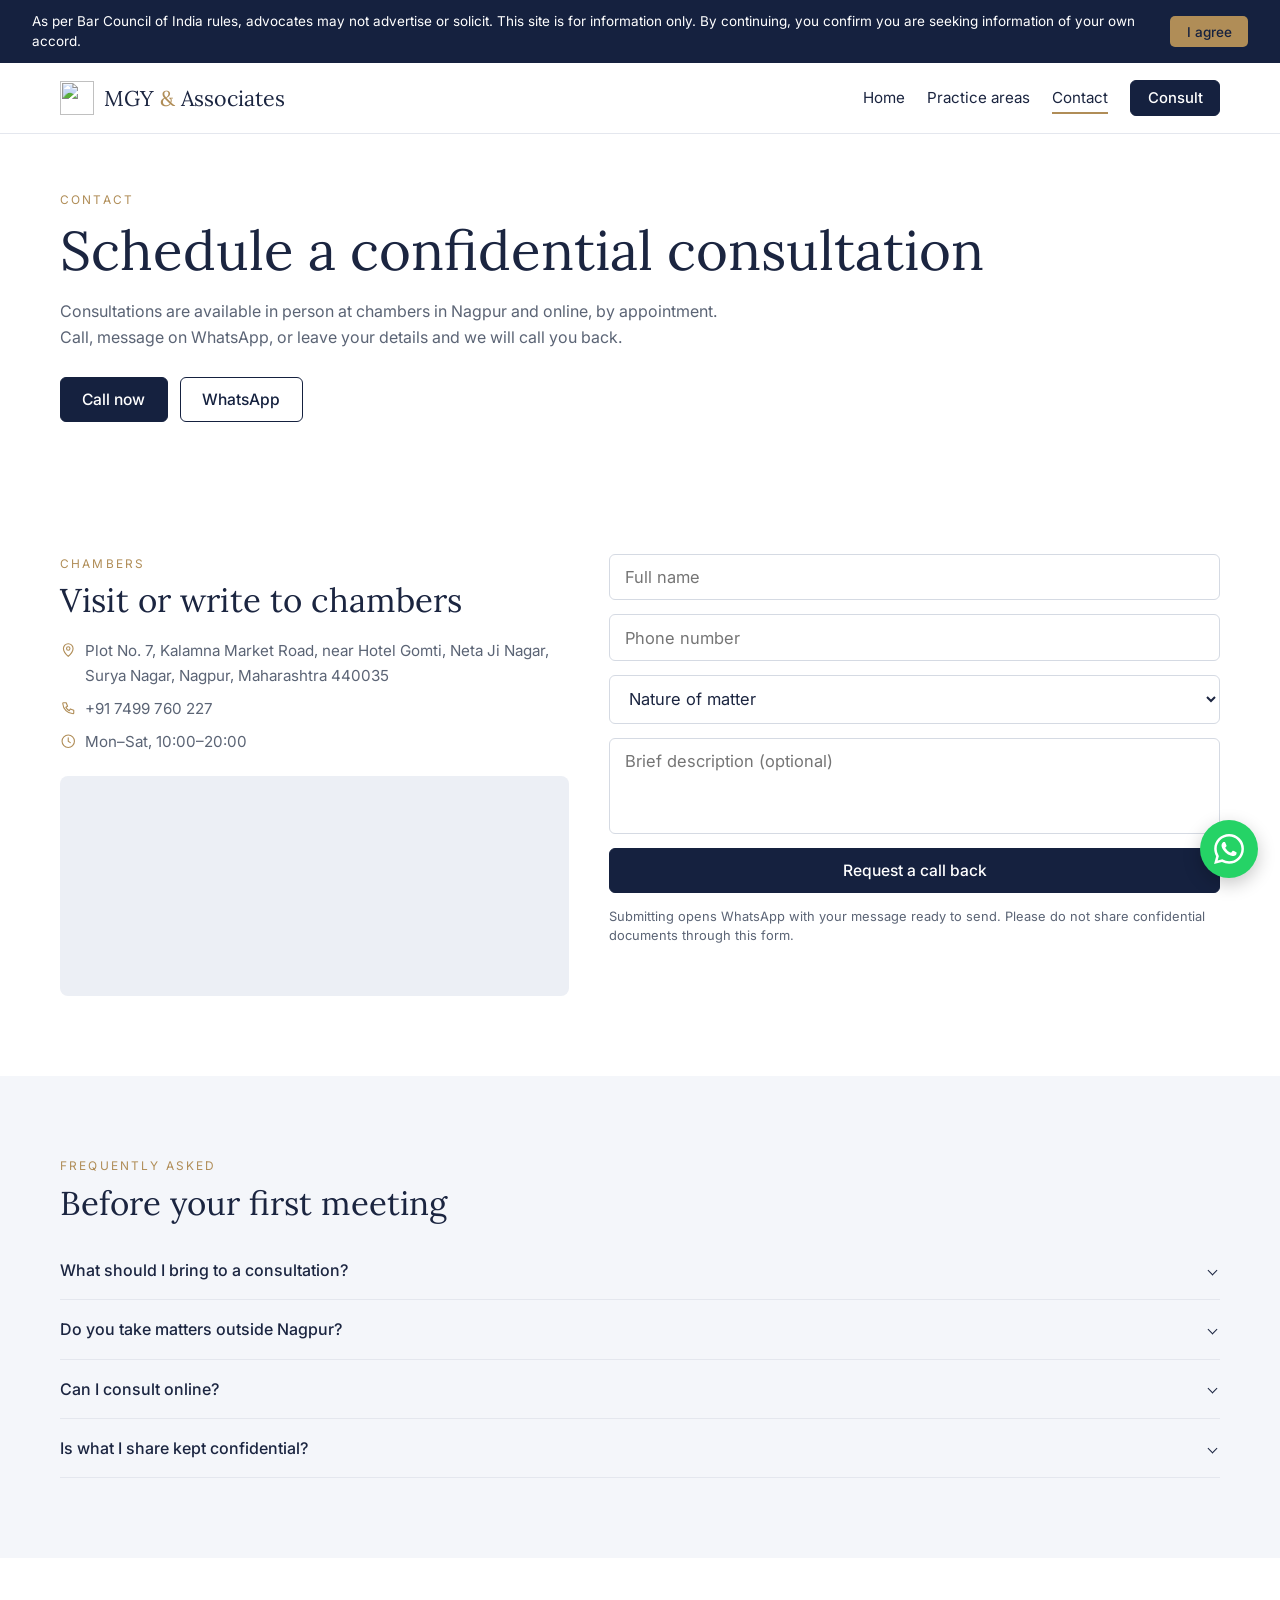
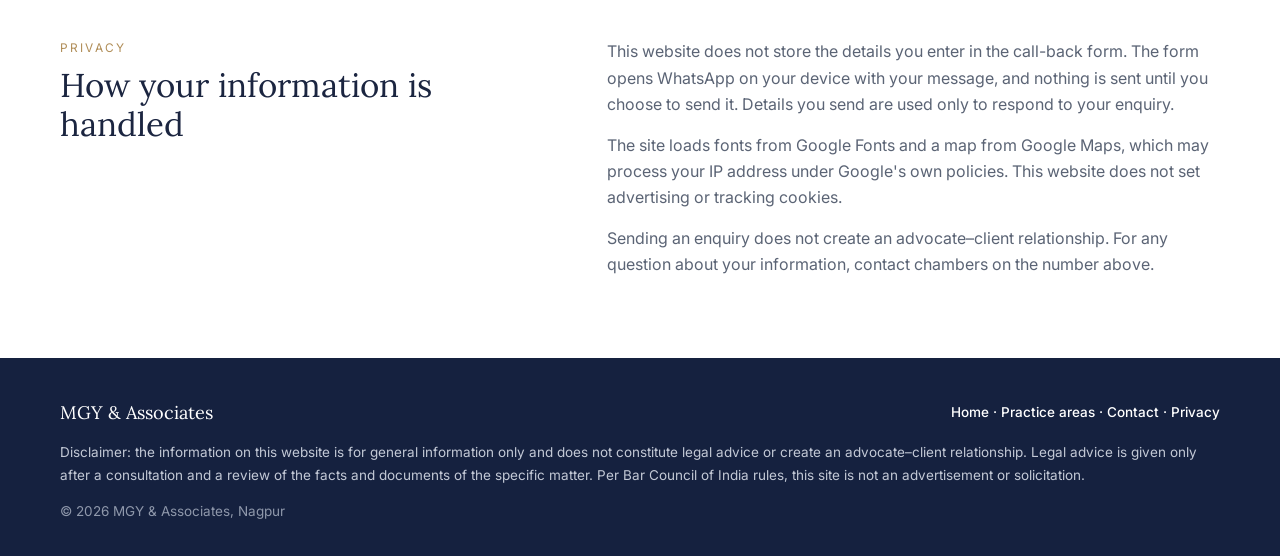
==== contact.html @ e3aad5ff "Add files via upload" ====
<!DOCTYPE html>
<html lang="en">
<head>
  <meta charset="UTF-8">
  <meta name="viewport" content="width=device-width, initial-scale=1">
  <title>Contact | MGY & Associates, Nagpur</title>
  <meta name="description" content="Contact MGY & Associates, Advocates and Legal Consultants, Surya Nagar, Nagpur. Request a call back or schedule a confidential consultation.">
  <link rel="icon" type="image/png" href="assets/mgy.png">
  <link rel="apple-touch-icon" href="assets/mgy.png">
  <link rel="preconnect" href="https://fonts.googleapis.com">
  <link rel="preconnect" href="https://fonts.gstatic.com" crossorigin>
  <link href="https://fonts.googleapis.com/css2?family=Inter:wght@400;500;600&family=Lora:wght@400;500&display=swap" rel="stylesheet">
  <link rel="stylesheet" href="styles.css">
</head>
<body>

  <div class="notice" id="notice" hidden>
    <p>As per Bar Council of India rules, advocates may not advertise or solicit. This site is for information only. By continuing, you confirm you are seeking information of your own accord.</p>
    <button type="button" id="noticeAgree">I agree</button>
  </div>

  <header class="site-header">
    <div class="container header-inner">
      <a class="brand" href="index.html">
        <img src="assets/mgy.png" alt="" width="34" height="34">
        <span>MGY <em>&amp;</em> Associates</span>
      </a>
      <button class="nav-toggle" id="navToggle" aria-label="Menu" aria-expanded="false"><span data-icon="menu"></span></button>
      <nav class="nav" id="nav">
        <a href="index.html">Home</a>
        <a href="practice-areas.html">Practice areas</a>
        <a href="contact.html" class="active">Contact</a>
        <a href="#consult" class="btn btn-primary btn-sm">Consult</a>
      </nav>
    </div>
  </header>

  <main>
    <section class="page-head">
      <div class="container">
        <p class="eyebrow">Contact</p>
        <h1>Schedule a confidential consultation</h1>
        <p class="lead">Consultations are available in person at chambers in Nagpur and online, by appointment. Call, message on WhatsApp, or leave your details and we will call you back.</p>
        <div class="hero-actions">
          <a href="tel:+917499760227" class="btn btn-primary">Call now</a>
          <a href="https://wa.me/917499760227" target="_blank" rel="noopener" class="btn btn-ghost">WhatsApp</a>
        </div>
      </div>
    </section>

    <section class="section" id="consult">
      <div class="container contact-grid">
        <div>
          <p class="eyebrow">Chambers</p>
          <h2>Visit or write to chambers</h2>
          <ul class="contact-list">
            <li><span data-icon="pin"></span>Plot No. 7, Kalamna Market Road, near Hotel Gomti, Neta Ji Nagar, Surya Nagar, Nagpur, Maharashtra 440035</li>
            <li><span data-icon="phone"></span><a href="tel:+917499760227">+91 7499 760 227</a></li>
            <!-- TODO: add once the official email is confirmed
            <li><span data-icon="mail"></span><a href="mailto:EMAIL_HERE">EMAIL_HERE</a></li> -->
            <li><span data-icon="clock"></span>Mon–Sat, 10:00–20:00</li>
          </ul>
          <div class="map">
            <iframe title="Office location on Google Maps" loading="lazy" referrerpolicy="no-referrer-when-downgrade"
              src="https://www.google.com/maps?q=Adv.+Mallika+Yaduka,+Plot+no+7,+Kalamna+Market+Rd,+Surya+Nagar,+Nagpur,+Maharashtra+440035&output=embed"></iframe>
          </div>
        </div>
        <form class="form" id="callback">
          <input type="text" name="name" placeholder="Full name" aria-label="Full name" required>
          <input type="tel" name="phone" placeholder="Phone number" aria-label="Phone number" required>
          <select name="matter" aria-label="Nature of matter" required>
            <option value="">Nature of matter</option>
            <option>Civil / commercial litigation</option>
            <option>Corporate / business advisory</option>
            <option>Arbitration / dispute resolution</option>
            <option>Family / matrimonial</option>
            <option>Intellectual property</option>
            <option>Property</option>
            <option>Criminal</option>
            <option>Consumer dispute</option>
            <option>Employment / labour</option>
            <option>Other</option>
          </select>
          <textarea name="details" rows="3" placeholder="Brief description (optional)" aria-label="Brief description"></textarea>
          <button type="submit" class="btn btn-primary btn-block">Request a call back</button>
          <p class="form-note">Submitting opens WhatsApp with your message ready to send. Please do not share confidential documents through this form.</p>
        </form>
      </div>
    </section>

    <section class="section soft">
      <div class="container">
        <p class="eyebrow">Frequently asked</p>
        <h2>Before your first meeting</h2>
        <div class="faq">
          <details>
            <summary>What should I bring to a consultation?</summary>
            <p>Bring any documents connected to your matter, such as agreements, notices, court papers, correspondence and identity documents, along with a short timeline of events. This helps us assess where you stand from the first meeting.</p>
          </details>
          <details>
            <summary>Do you take matters outside Nagpur?</summary>
            <p>Yes. The practice is based in Nagpur, and matters in other cities and forums are taken up depending on the jurisdiction and the nature of the proceedings.</p>
          </details>
          <details>
            <summary>Can I consult online?</summary>
            <p>Yes. Online consultations are available by appointment, depending on what the matter requires.</p>
          </details>
          <details>
            <summary>Is what I share kept confidential?</summary>
            <p>Yes. Client information is handled with professional confidentiality and communication is kept to appropriate professional channels.</p>
          </details>
        </div>
      </div>
    </section>

    <section class="section" id="privacy">
      <div class="container split">
        <div>
          <p class="eyebrow">Privacy</p>
          <h2>How your information is handled</h2>
        </div>
        <div class="prose">
          <p>This website does not store the details you enter in the call-back form. The form opens WhatsApp on your device with your message, and nothing is sent until you choose to send it. Details you send are used only to respond to your enquiry.</p>
          <p>The site loads fonts from Google Fonts and a map from Google Maps, which may process your IP address under Google's own policies. This website does not set advertising or tracking cookies.</p>
          <p>Sending an enquiry does not create an advocate–client relationship. For any question about your information, contact chambers on the number above.</p>
        </div>
      </div>
    </section>
  </main>

  <footer class="site-footer">
    <div class="container">
      <div class="footer-top">
        <span class="footer-brand">MGY &amp; Associates</span>
        <nav><a href="index.html">Home</a> · <a href="practice-areas.html">Practice areas</a> · <a href="contact.html">Contact</a> · <a href="#privacy">Privacy</a></nav>
      </div>
      <p>Disclaimer: the information on this website is for general information only and does not constitute legal advice or create an advocate–client relationship. Legal advice is given only after a consultation and a review of the facts and documents of the specific matter. Per Bar Council of India rules, this site is not an advertisement or solicitation.</p>
      <p class="copy">© <span id="year">2026</span> MGY &amp; Associates, Nagpur</p>
    </div>
  </footer>

  <script src="script.js"></script>
</body>
</html>
---- styles.css ----
:root {
  --navy: #15213f;
  --gold: #b08d57;
  --ink: #1b2540;
  --muted: #5b6475;
  --soft: #f4f6fa;
  --line: #e4e7ee;
  --serif: "Lora", Georgia, serif;
  --sans: "Inter", system-ui, -apple-system, "Segoe UI", sans-serif;
}

*, *::before, *::after { box-sizing: border-box; }
html { scroll-behavior: smooth; }
body {
  margin: 0;
  font-family: var(--sans);
  font-size: 16px;
  line-height: 1.65;
  color: var(--muted);
  background: #fff;
  -webkit-font-smoothing: antialiased;
}
[hidden] { display: none !important; }
img { max-width: 100%; display: block; }
a { color: inherit; text-decoration: none; }
h1, h2, h3, p { margin: 0; }
h1, h2 { font-family: var(--serif); font-weight: 400; color: var(--ink); line-height: 1.18; }
h1 { font-size: clamp(2.1rem, 4.4vw, 3rem); }
h2 { font-size: clamp(1.6rem, 2.8vw, 2rem); }
h3 { font-size: 1rem; font-weight: 600; color: var(--ink); line-height: 1.35; }

.container { max-width: 1120px; margin: 0 auto; padding: 0 32px; }
.section { padding: 68px 0; }
.soft { background: var(--soft); }

.eyebrow {
  font-size: .72rem;
  letter-spacing: .18em;
  text-transform: uppercase;
  color: var(--gold);
  margin-bottom: 8px;
}
.lead { margin-top: 16px; max-width: 34rem; }

[data-icon] { display: inline-flex; line-height: 0; }

/* Buttons */
.btn {
  display: inline-flex; align-items: center; justify-content: center;
  padding: .72rem 1.3rem;
  border: 1px solid var(--navy); border-radius: 6px;
  font: 500 .95rem var(--sans);
  cursor: pointer;
  transition: background .2s, color .2s, border-color .2s;
}
.btn-primary { background: var(--navy); color: #fff; }
.btn-primary:hover { background: #0e1730; }
.btn-ghost { background: #fff; color: var(--navy); }
.btn-ghost:hover { background: var(--soft); }
.btn-gold { background: var(--gold); border-color: var(--gold); color: var(--navy); }
.btn-gold:hover { background: #c29d65; }
.btn-sm { padding: .5rem 1rem; font-size: .9rem; }
.btn-block { width: 100%; }

/* Bar Council notice */
.notice {
  background: var(--navy); color: #fff;
  display: flex; align-items: center; justify-content: space-between; gap: 20px;
  padding: 12px 32px;
  font-size: .82rem; line-height: 1.45;
}
.notice button {
  flex: none;
  background: var(--gold); color: var(--navy);
  border: 0; border-radius: 5px; padding: .45rem 1rem;
  font: 500 .82rem var(--sans); cursor: pointer;
}

/* Header */
.site-header { border-bottom: 1px solid var(--line); background: #fff; position: sticky; top: 0; z-index: 20; }
.header-inner { display: flex; align-items: center; justify-content: space-between; min-height: 70px; }
.brand { display: flex; align-items: center; gap: 10px; font-family: var(--serif); font-size: 1.3rem; color: var(--ink); }
.brand em { font-style: normal; color: var(--gold); }
.brand img { width: 34px; height: 34px; object-fit: contain; }
.nav { display: flex; align-items: center; gap: 22px; font-size: .92rem; color: var(--ink); }
.nav a:not(.btn) { padding: 2px 0; border-bottom: 2px solid transparent; }
.nav a:not(.btn):hover, .nav a.active { border-bottom-color: var(--gold); }
.nav .btn { color: #fff; }
.nav-toggle { display: none; background: none; border: 0; font-size: 1.6rem; color: var(--ink); cursor: pointer; padding: 6px; }

/* Hero */
.hero { padding: 60px 0 72px; }
.hero-grid { display: grid; grid-template-columns: 1.15fr 1fr; gap: 48px; align-items: center; }
.hero-actions { display: flex; flex-wrap: wrap; gap: 12px; margin-top: 26px; }
.portrait {
  position: relative;
  aspect-ratio: 4 / 3;
  background: #eceff5;
  border-radius: 8px;
}
.portrait-placeholder {
  position: absolute; inset: 0;
  display: flex; align-items: center; justify-content: center; gap: 8px;
  font-size: .85rem; text-align: center; padding: 16px;
}
.portrait img { position: absolute; inset: 0; width: 100%; height: 100%; object-fit: cover; object-position: top; border-radius: 8px; }
.badge {
  position: absolute; left: -16px; bottom: -16px;
  background: var(--gold); color: var(--navy);
  font-size: .82rem; padding: .6rem .95rem; border-radius: 6px;
}

/* Strip */
.strip { background: var(--soft); padding: 22px 0; }
.strip-grid { display: grid; grid-template-columns: repeat(4, 1fr); gap: 16px; text-align: center; font-size: .85rem; }
.strip-grid div { display: flex; flex-direction: column; align-items: center; gap: 4px; }
.strip-grid [data-icon] { font-size: 1.35rem; color: var(--gold); }

/* Two-column text */
.split { display: grid; grid-template-columns: 1fr 1.25fr; gap: 56px; }
.prose p + p { margin-top: 14px; }
.pull { font-family: var(--serif); font-size: 1.15rem; color: var(--ink); border-left: 2px solid var(--gold); padding-left: 16px; margin-top: 22px !important; }

/* Cards */
.cards { display: grid; grid-template-columns: repeat(3, 1fr); gap: 16px; margin-top: 28px; }
.card {
  background: #fff;
  border: 1px solid var(--line); border-top: 3px solid var(--gold);
  padding: 22px 20px 24px;
  font-size: .88rem; line-height: 1.55;
  scroll-margin-top: 100px;
  transition: box-shadow .2s, transform .2s;
}
a.card:hover { box-shadow: 0 8px 24px rgba(21, 33, 63, .08); transform: translateY(-2px); }
.card-icon { font-size: 1.5rem; color: var(--ink); margin-bottom: 12px; }
.card h3 { margin-bottom: 4px; }
.more { margin-top: 22px; font-size: .92rem; font-weight: 500; color: var(--navy); }
.more a:hover { color: var(--gold); }

/* Steps */
.steps { display: grid; grid-template-columns: repeat(4, 1fr); gap: 28px 32px; margin-top: 26px; font-size: .88rem; line-height: 1.55; }
.num { display: block; font-family: var(--serif); font-size: 2rem; color: var(--gold); line-height: 1.2; }
.steps h3 { font-size: .95rem; margin: 4px 0 2px; }

/* FAQ */
.faq { margin-top: 18px; }
.faq details { border-bottom: 1px solid var(--line); }
.faq summary {
  list-style: none; cursor: pointer;
  display: flex; justify-content: space-between; align-items: center; gap: 16px;
  padding: 16px 0;
  font-weight: 500; color: var(--ink);
}
.faq summary::-webkit-details-marker { display: none; }
.faq summary::after {
  content: ""; flex: none;
  width: 7px; height: 7px; margin-right: 4px;
  border-right: 1.5px solid var(--ink); border-bottom: 1.5px solid var(--ink);
  transform: rotate(45deg); transition: transform .2s;
}
.faq details[open] summary::after { transform: rotate(-135deg); }
.faq details p { padding: 0 0 18px; max-width: 46rem; font-size: .94rem; }

/* Contact */
#consult { scroll-margin-top: 80px; }
.contact-grid { display: grid; grid-template-columns: 1fr 1.2fr; gap: 40px; }
.contact-list { list-style: none; padding: 0; margin: 18px 0 22px; font-size: .92rem; }
.contact-list li { display: flex; gap: 8px; align-items: flex-start; margin-bottom: 8px; }
.contact-list [data-icon] { color: var(--gold); font-size: 1rem; margin-top: 4px; flex: none; }
.contact-list a:hover { color: var(--navy); text-decoration: underline; }
.map { background: #eceff5; border-radius: 8px; overflow: hidden; height: 220px; }
.map iframe { width: 100%; height: 100%; border: 0; display: block; }

.form { display: flex; flex-direction: column; gap: 14px; }
.form input, .form select, .form textarea {
  width: 100%;
  padding: .75rem .9rem;
  border: 1px solid #d5dae3; border-radius: 6px;
  font: 400 1rem var(--sans); color: var(--ink); background: #fff;
}
.form textarea { resize: vertical; min-height: 96px; }
.form input:focus, .form select:focus, .form textarea:focus { outline: 2px solid var(--gold); outline-offset: 1px; border-color: var(--gold); }
.form-note { font-size: .78rem; line-height: 1.5; }

/* Inner page header */
.page-head { padding: 56px 0 52px; }
.page-head .lead { max-width: 42rem; }

/* CTA band */
.cta-band { background: var(--navy); padding: 56px 0; }
.cta-inner { display: flex; align-items: center; justify-content: space-between; gap: 32px; flex-wrap: wrap; }
.cta-band h2 { color: #fff; max-width: 36rem; font-size: clamp(1.4rem, 2.4vw, 1.75rem); }

/* Footer */
.site-footer { background: var(--navy); color: #c3c9d6; padding: 40px 0 34px; font-size: .82rem; }
.footer-top { display: flex; justify-content: space-between; align-items: center; flex-wrap: wrap; gap: 12px; margin-bottom: 14px; }
.footer-brand { font-family: var(--serif); font-size: 1.1rem; color: #fff; }
.site-footer nav { color: #fff; font-weight: 500; }
.site-footer nav a:hover { color: var(--gold); }
.copy { margin-top: 14px; color: #8f98ab; }

/* Responsive */
@media (max-width: 900px) {
  .hero-grid, .split, .contact-grid { grid-template-columns: 1fr; gap: 36px; }
  .cards { grid-template-columns: repeat(2, 1fr); }
  .steps { grid-template-columns: repeat(2, 1fr); }
  .badge { left: 12px; bottom: -14px; }
}
@media (max-width: 720px) {
  .container { padding: 0 20px; }
  .section { padding: 52px 0; }
  .notice { padding: 12px 20px; flex-direction: column; align-items: flex-start; gap: 10px; }
  .nav-toggle { display: inline-flex; }
  .nav {
    display: none;
    position: absolute; top: 100%; left: 0; right: 0;
    flex-direction: column; align-items: flex-start; gap: 16px;
    background: #fff; border-bottom: 1px solid var(--line);
    padding: 18px 20px 22px;
  }
  .nav.open { display: flex; }
  .strip-grid { grid-template-columns: repeat(2, 1fr); gap: 20px; }
}
@media (max-width: 540px) {
  .cards { grid-template-columns: 1fr; }
  .brand { font-size: 1.15rem; }
}
@media (min-width: 900px) {
  html { font-size: 16.5px; }                          /* was 17px */
  .container { max-width: 1240px; padding: 0 40px; }   /* was 1320px */
  .section { padding: 80px 0; }                        /* was 92px */
  h1 { font-size: clamp(2.3rem, 4.4vw, 3.3rem); }      /* was up to 3.6rem */
  .hero { padding: 72px 0 88px; }                      /* was 84px 0 100px */
  /* leave the rest of the block as it is */
}

@media (min-width: 1440px) {
  html { font-size: 17px; }                            /* was 18px */
}
/* ---------- Floating WhatsApp button ---------- */
.wa-float {
  position: fixed; right: 22px; bottom: 22px; z-index: 30;
  width: 58px; height: 58px; border-radius: 50%;
  display: flex; align-items: center; justify-content: center;
  background: #25d366; color: #fff;
  box-shadow: 0 6px 18px rgba(0, 0, 0, .22);
  transition: transform .2s, box-shadow .2s;
}
.wa-float:hover { transform: scale(1.07); box-shadow: 0 8px 22px rgba(0, 0, 0, .28); }

@media (max-width: 720px) {
  .wa-float { right: 16px; bottom: 16px; width: 52px; height: 52px; }
}
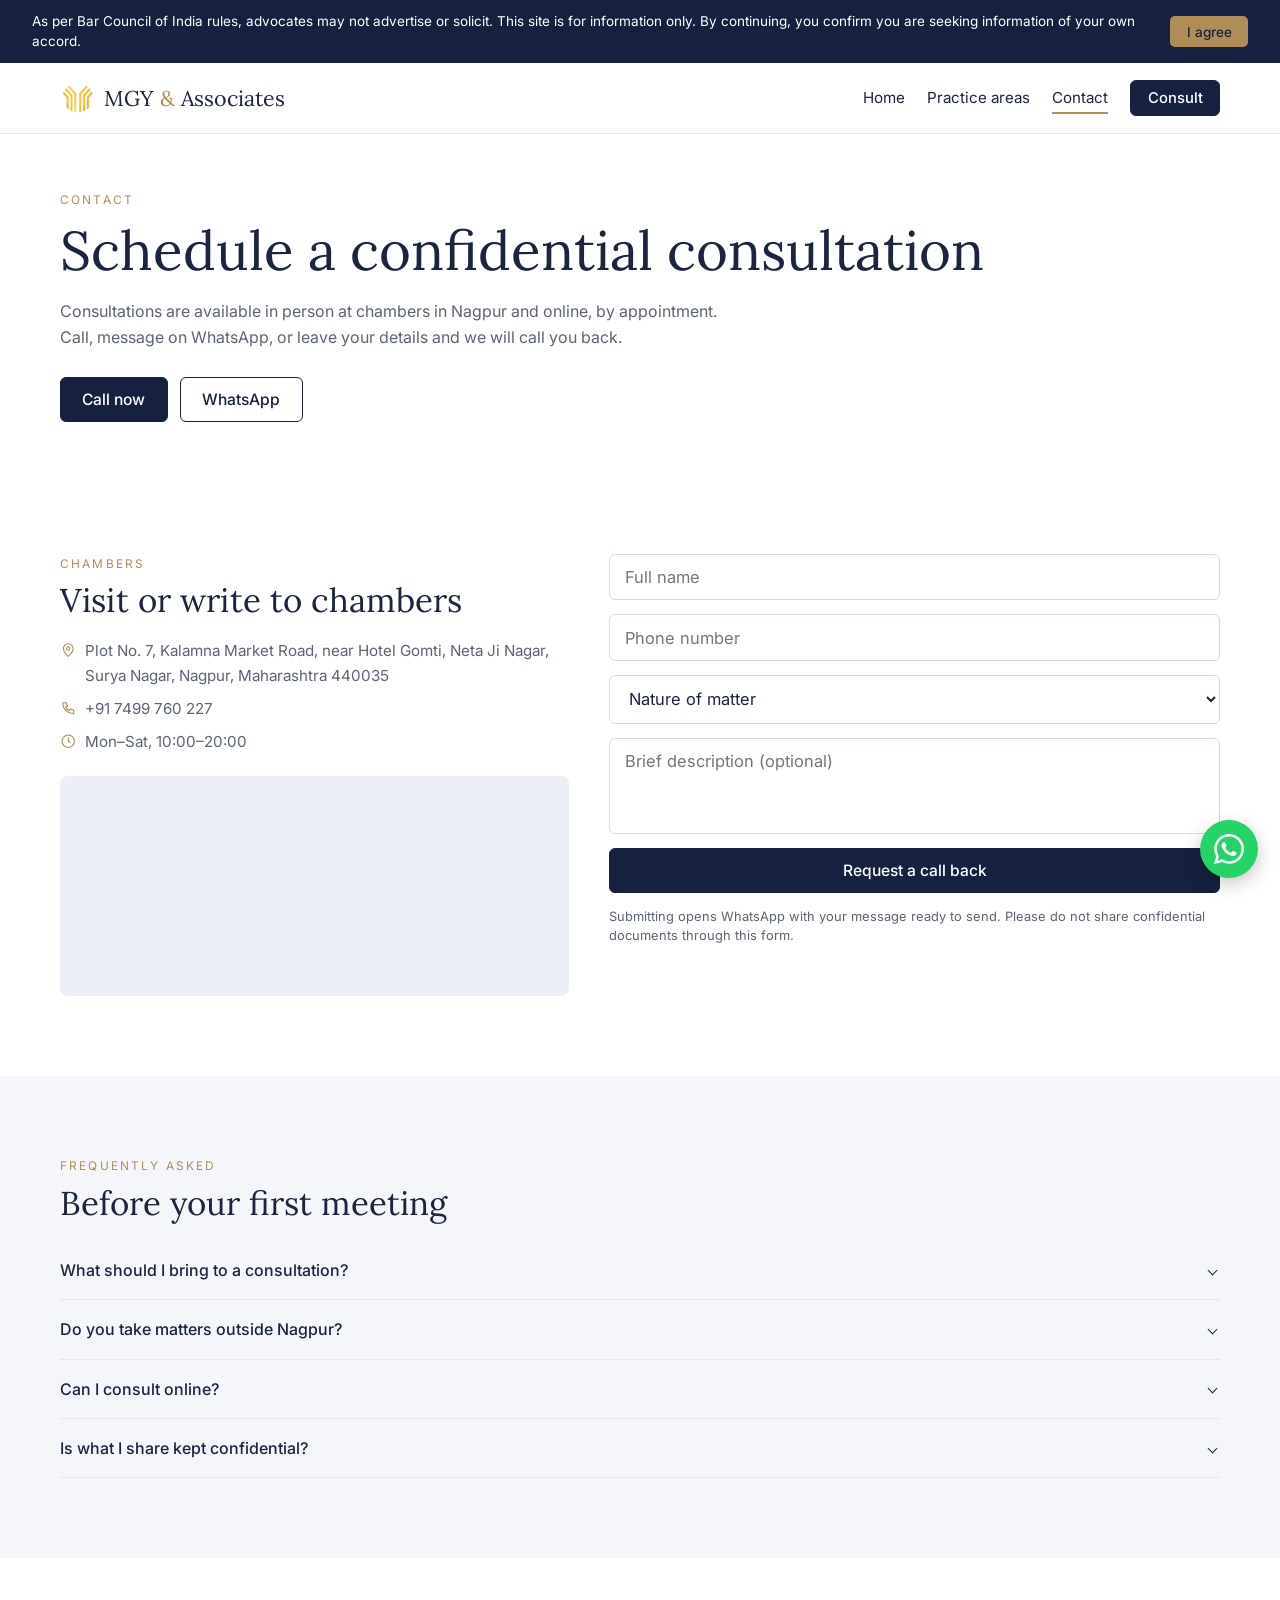
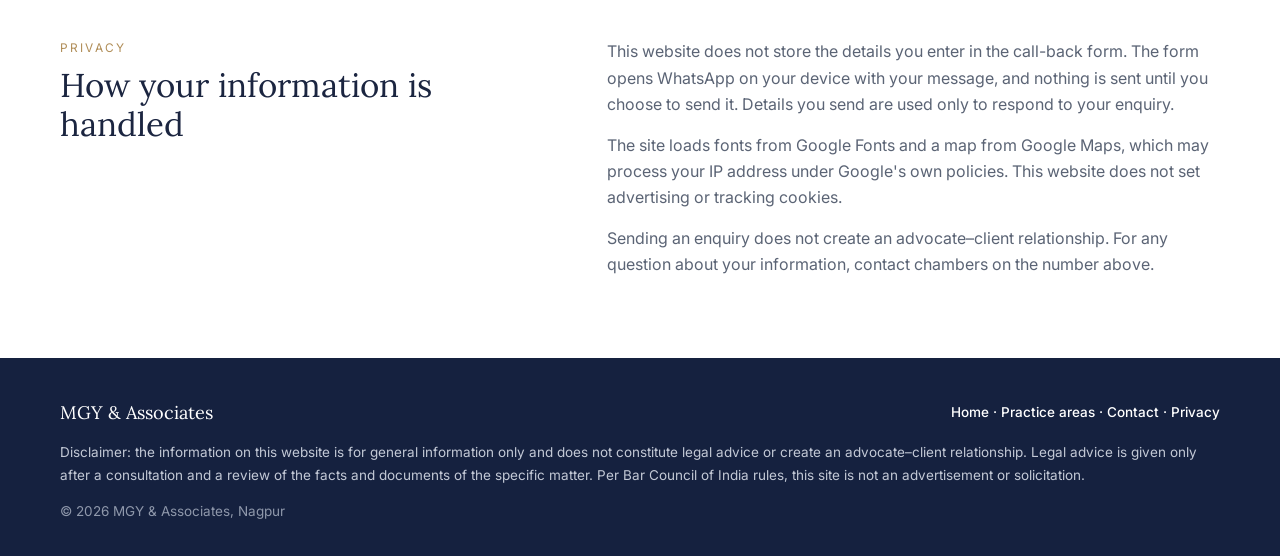
==== commit b9ad6d21: "Update contact.html" ====
--- a/contact.html
+++ b/contact.html
@@ -5,8 +5,8 @@
   <meta name="viewport" content="width=device-width, initial-scale=1">
   <title>Contact | MGY & Associates, Nagpur</title>
   <meta name="description" content="Contact MGY & Associates, Advocates and Legal Consultants, Surya Nagar, Nagpur. Request a call back or schedule a confidential consultation.">
-  <link rel="icon" type="image/png" href="assets/mgy.png">
-  <link rel="apple-touch-icon" href="assets/mgy.png">
+  <link rel="icon" type="image/png" href="mgy.png">
+  <link rel="apple-touch-icon" href="mgy.png">
   <link rel="preconnect" href="https://fonts.googleapis.com">
   <link rel="preconnect" href="https://fonts.gstatic.com" crossorigin>
   <link href="https://fonts.googleapis.com/css2?family=Inter:wght@400;500;600&family=Lora:wght@400;500&display=swap" rel="stylesheet">
@@ -22,7 +22,7 @@
   <header class="site-header">
     <div class="container header-inner">
       <a class="brand" href="index.html">
-        <img src="assets/mgy.png" alt="" width="34" height="34">
+        <img src="mgy.png" alt="" width="34" height="34">
         <span>MGY <em>&amp;</em> Associates</span>
       </a>
       <button class="nav-toggle" id="navToggle" aria-label="Menu" aria-expanded="false"><span data-icon="menu"></span></button>
@@ -141,4 +141,4 @@
 
   <script src="script.js"></script>
 </body>
-</html>+</html>
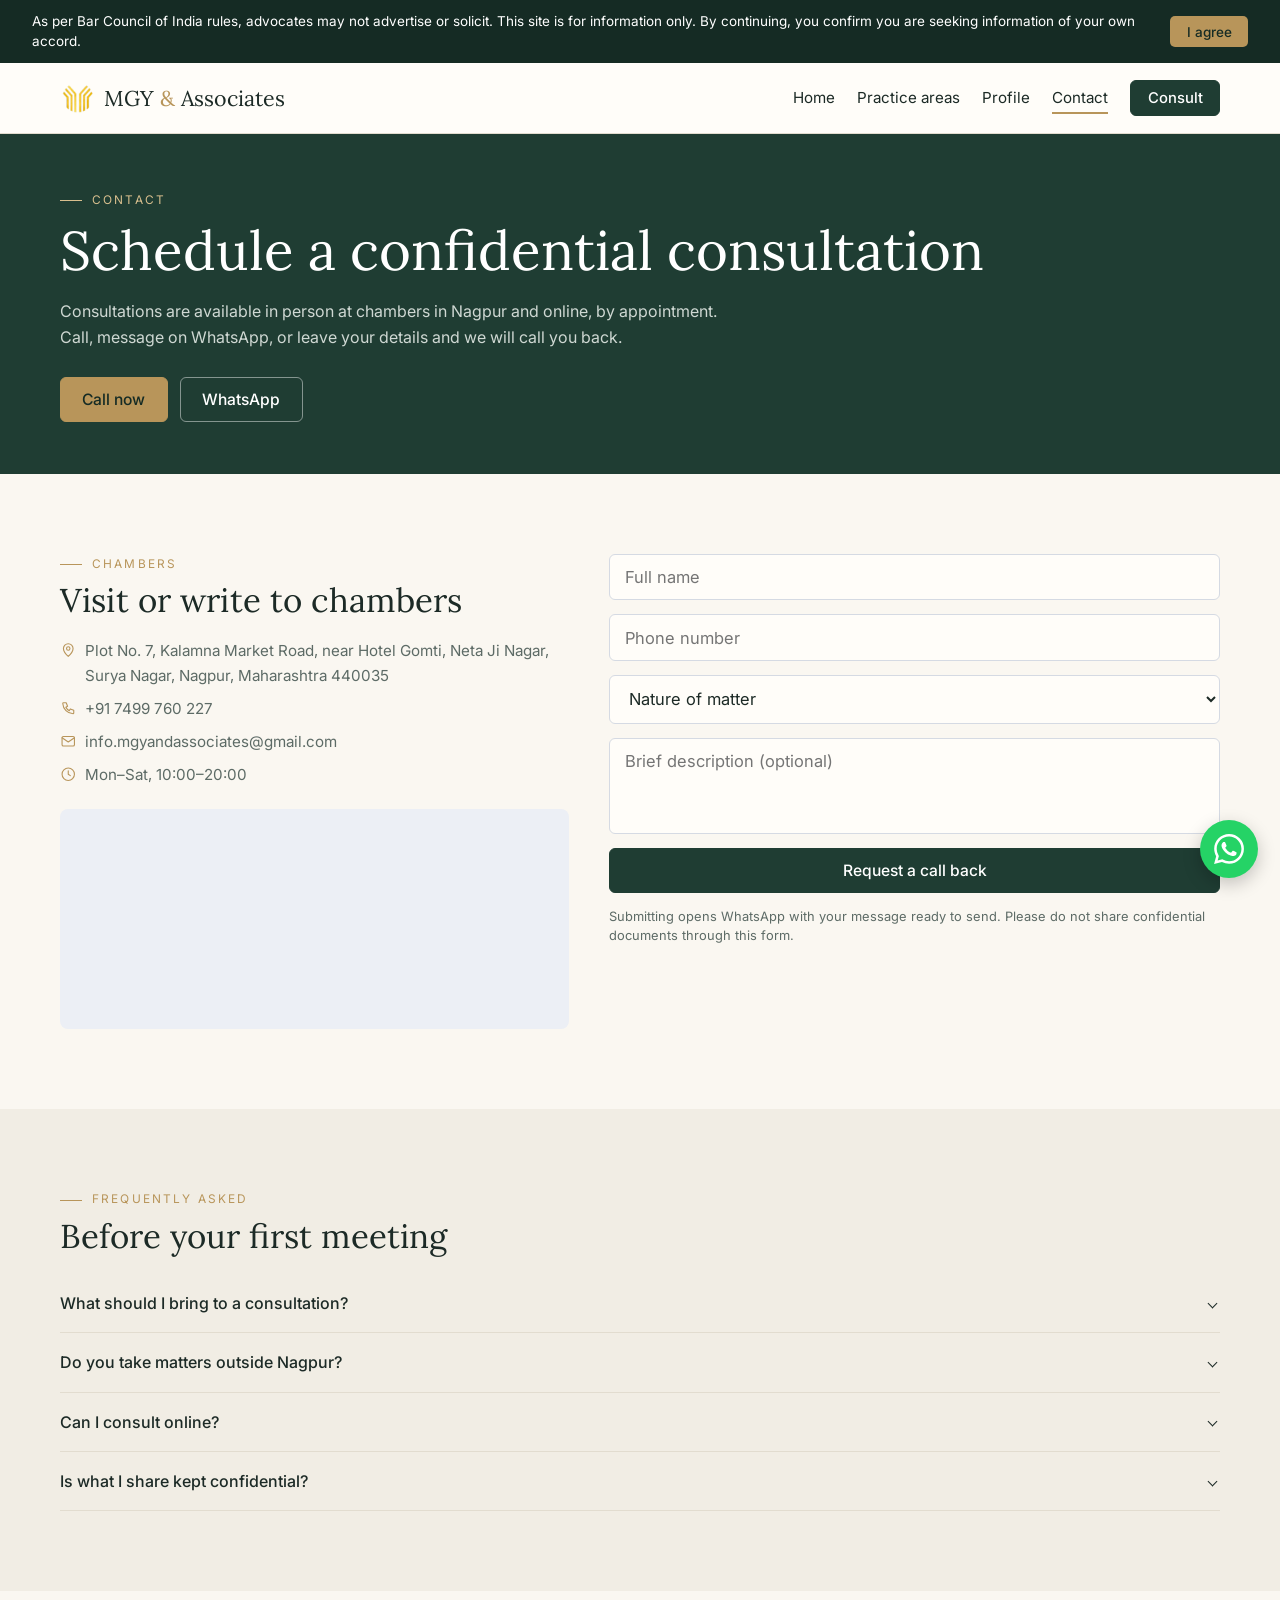
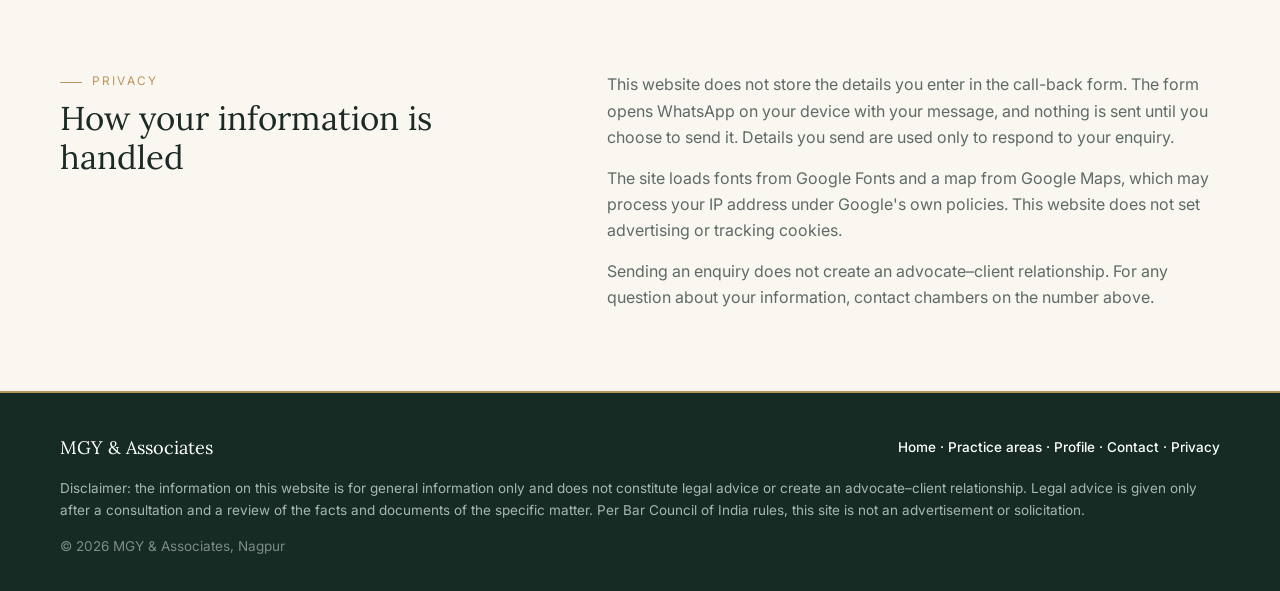
==== commit a9341b3d: "Update contact.html" ====
--- a/contact.html
+++ b/contact.html
@@ -14,131 +14,133 @@
 </head>
 <body>
 
-  <div class="notice" id="notice" hidden>
-    <p>As per Bar Council of India rules, advocates may not advertise or solicit. This site is for information only. By continuing, you confirm you are seeking information of your own accord.</p>
-    <button type="button" id="noticeAgree">I agree</button>
+<div class="notice" id="notice" hidden>
+  <p>As per Bar Council of India rules, advocates may not advertise or solicit. This site is for information only. By continuing, you confirm you are seeking information of your own accord.</p>
+  <button type="button" id="noticeAgree">I agree</button>
+</div>
+
+<header class="site-header">
+  <div class="container header-inner">
+    <a class="brand" href="/">
+      <img src="mgy.png" alt="" width="34" height="34">
+      <span>MGY <em>&amp;</em> Associates</span>
+    </a>
+    <button class="nav-toggle" id="navToggle" aria-label="Menu" aria-expanded="false"><span data-icon="menu"></span></button>
+    <nav class="nav" id="nav">
+      <a href="/">Home</a>
+      <a href="/practice-areas">Practice areas</a>
+      <a href="/#matters">Profile</a>
+      <a href="/contact" class="active">Contact</a>
+      <a href="#consult" class="btn btn-primary btn-sm">Consult</a>
+    </nav>
   </div>
+</header>
 
-  <header class="site-header">
-    <div class="container header-inner">
-      <a class="brand" href="index.html">
-        <img src="mgy.png" alt="" width="34" height="34">
-        <span>MGY <em>&amp;</em> Associates</span>
-      </a>
-      <button class="nav-toggle" id="navToggle" aria-label="Menu" aria-expanded="false"><span data-icon="menu"></span></button>
-      <nav class="nav" id="nav">
-        <a href="index.html">Home</a>
-        <a href="practice-areas.html">Practice areas</a>
-        <a href="contact.html" class="active">Contact</a>
-        <a href="#consult" class="btn btn-primary btn-sm">Consult</a>
-      </nav>
+<main>
+
+  <section class="page-head">
+    <div class="container">
+      <p class="eyebrow">Contact</p>
+      <h1>Schedule a confidential consultation</h1>
+      <p class="lead">Consultations are available in person at chambers in Nagpur and online, by appointment. Call, message on WhatsApp, or leave your details and we will call you back.</p>
+      <div class="hero-actions">
+        <a href="tel:+917499760227" class="btn btn-primary">Call now</a>
+        <a href="https://wa.me/917499760227" target="_blank" rel="noopener" class="btn btn-ghost">WhatsApp</a>
+      </div>
     </div>
-  </header>
+  </section>
 
-  <main>
-    <section class="page-head">
-      <div class="container">
-        <p class="eyebrow">Contact</p>
-        <h1>Schedule a confidential consultation</h1>
-        <p class="lead">Consultations are available in person at chambers in Nagpur and online, by appointment. Call, message on WhatsApp, or leave your details and we will call you back.</p>
-        <div class="hero-actions">
-          <a href="tel:+917499760227" class="btn btn-primary">Call now</a>
-          <a href="https://wa.me/917499760227" target="_blank" rel="noopener" class="btn btn-ghost">WhatsApp</a>
+  <section class="section" id="consult">
+    <div class="container contact-grid">
+      <div>
+        <p class="eyebrow">Chambers</p>
+        <h2>Visit or write to chambers</h2>
+        <ul class="contact-list">
+          <li><span data-icon="pin"></span>Plot No. 7, Kalamna Market Road, near Hotel Gomti, Neta Ji Nagar, Surya Nagar, Nagpur, Maharashtra 440035</li>
+          <li><span data-icon="phone"></span><a href="tel:+917499760227">+91 7499 760 227</a></li>
+          <li><span data-icon="mail"></span><a href="mailto:info.mgyandassociates@gmail.com">info.mgyandassociates@gmail.com</a></li>
+          <li><span data-icon="clock"></span>Mon–Sat, 10:00–20:00</li>
+        </ul>
+        <div class="map">
+          <iframe title="Office location on Google Maps" loading="lazy" referrerpolicy="no-referrer-when-downgrade"
+            src="https://www.google.com/maps?q=Adv.+Mallika+Yaduka,+Plot+no+7,+Kalamna+Market+Rd,+Surya+Nagar,+Nagpur,+Maharashtra+440035&output=embed"></iframe>
         </div>
       </div>
-    </section>
+      <form class="form" id="callback">
+        <input type="text" name="name" placeholder="Full name" aria-label="Full name" required>
+        <input type="tel" name="phone" placeholder="Phone number" aria-label="Phone number" required>
+        <select name="matter" aria-label="Nature of matter" required>
+          <option value="">Nature of matter</option>
+          <option>Civil / commercial litigation</option>
+          <option>Corporate / business advisory</option>
+          <option>Arbitration / dispute resolution</option>
+          <option>Family / matrimonial</option>
+          <option>Intellectual property</option>
+          <option>Property</option>
+          <option>Criminal</option>
+          <option>Consumer dispute</option>
+          <option>Employment / labour</option>
+          <option>Other</option>
+        </select>
+        <textarea name="details" rows="3" placeholder="Brief description (optional)" aria-label="Brief description"></textarea>
+        <button type="submit" class="btn btn-primary btn-block">Request a call back</button>
+        <p class="form-note">Submitting opens WhatsApp with your message ready to send. Please do not share confidential documents through this form.</p>
+      </form>
+    </div>
+  </section>
 
-    <section class="section" id="consult">
-      <div class="container contact-grid">
-        <div>
-          <p class="eyebrow">Chambers</p>
-          <h2>Visit or write to chambers</h2>
-          <ul class="contact-list">
-            <li><span data-icon="pin"></span>Plot No. 7, Kalamna Market Road, near Hotel Gomti, Neta Ji Nagar, Surya Nagar, Nagpur, Maharashtra 440035</li>
-            <li><span data-icon="phone"></span><a href="tel:+917499760227">+91 7499 760 227</a></li>
-            <!-- TODO: add once the official email is confirmed
-            <li><span data-icon="mail"></span><a href="mailto:EMAIL_HERE">EMAIL_HERE</a></li> -->
-            <li><span data-icon="clock"></span>Mon–Sat, 10:00–20:00</li>
-          </ul>
-          <div class="map">
-            <iframe title="Office location on Google Maps" loading="lazy" referrerpolicy="no-referrer-when-downgrade"
-              src="https://www.google.com/maps?q=Adv.+Mallika+Yaduka,+Plot+no+7,+Kalamna+Market+Rd,+Surya+Nagar,+Nagpur,+Maharashtra+440035&output=embed"></iframe>
-          </div>
-        </div>
-        <form class="form" id="callback">
-          <input type="text" name="name" placeholder="Full name" aria-label="Full name" required>
-          <input type="tel" name="phone" placeholder="Phone number" aria-label="Phone number" required>
-          <select name="matter" aria-label="Nature of matter" required>
-            <option value="">Nature of matter</option>
-            <option>Civil / commercial litigation</option>
-            <option>Corporate / business advisory</option>
-            <option>Arbitration / dispute resolution</option>
-            <option>Family / matrimonial</option>
-            <option>Intellectual property</option>
-            <option>Property</option>
-            <option>Criminal</option>
-            <option>Consumer dispute</option>
-            <option>Employment / labour</option>
-            <option>Other</option>
-          </select>
-          <textarea name="details" rows="3" placeholder="Brief description (optional)" aria-label="Brief description"></textarea>
-          <button type="submit" class="btn btn-primary btn-block">Request a call back</button>
-          <p class="form-note">Submitting opens WhatsApp with your message ready to send. Please do not share confidential documents through this form.</p>
-        </form>
+  <section class="section soft">
+    <div class="container">
+      <p class="eyebrow">Frequently asked</p>
+      <h2>Before your first meeting</h2>
+      <div class="faq">
+        <details>
+          <summary>What should I bring to a consultation?</summary>
+          <p>Bring any documents connected to your matter, such as agreements, notices, court papers, correspondence and identity documents, along with a short timeline of events. This helps us assess where you stand from the first meeting.</p>
+        </details>
+        <details>
+          <summary>Do you take matters outside Nagpur?</summary>
+          <p>Yes. The practice is based in Nagpur, and matters in other cities and forums are taken up depending on the jurisdiction and the nature of the proceedings.</p>
+        </details>
+        <details>
+          <summary>Can I consult online?</summary>
+          <p>Yes. Online consultations are available by appointment, depending on what the matter requires.</p>
+        </details>
+        <details>
+          <summary>Is what I share kept confidential?</summary>
+          <p>Yes. Client information is handled with professional confidentiality and communication is kept to appropriate professional channels.</p>
+        </details>
       </div>
-    </section>
+    </div>
+  </section>
 
-    <section class="section soft">
-      <div class="container">
-        <p class="eyebrow">Frequently asked</p>
-        <h2>Before your first meeting</h2>
-        <div class="faq">
-          <details>
-            <summary>What should I bring to a consultation?</summary>
-            <p>Bring any documents connected to your matter, such as agreements, notices, court papers, correspondence and identity documents, along with a short timeline of events. This helps us assess where you stand from the first meeting.</p>
-          </details>
-          <details>
-            <summary>Do you take matters outside Nagpur?</summary>
-            <p>Yes. The practice is based in Nagpur, and matters in other cities and forums are taken up depending on the jurisdiction and the nature of the proceedings.</p>
-          </details>
-          <details>
-            <summary>Can I consult online?</summary>
-            <p>Yes. Online consultations are available by appointment, depending on what the matter requires.</p>
-          </details>
-          <details>
-            <summary>Is what I share kept confidential?</summary>
-            <p>Yes. Client information is handled with professional confidentiality and communication is kept to appropriate professional channels.</p>
-          </details>
-        </div>
+  <section class="section" id="privacy">
+    <div class="container split">
+      <div>
+        <p class="eyebrow">Privacy</p>
+        <h2>How your information is handled</h2>
       </div>
-    </section>
+      <div class="prose">
+        <p>This website does not store the details you enter in the call-back form. The form opens WhatsApp on your device with your message, and nothing is sent until you choose to send it. Details you send are used only to respond to your enquiry.</p>
+        <p>The site loads fonts from Google Fonts and a map from Google Maps, which may process your IP address under Google's own policies. This website does not set advertising or tracking cookies.</p>
+        <p>Sending an enquiry does not create an advocate–client relationship. For any question about your information, contact chambers on the number above.</p>
+      </div>
+    </div>
+  </section>
 
-    <section class="section" id="privacy">
-      <div class="container split">
-        <div>
-          <p class="eyebrow">Privacy</p>
-          <h2>How your information is handled</h2>
-        </div>
-        <div class="prose">
-          <p>This website does not store the details you enter in the call-back form. The form opens WhatsApp on your device with your message, and nothing is sent until you choose to send it. Details you send are used only to respond to your enquiry.</p>
-          <p>The site loads fonts from Google Fonts and a map from Google Maps, which may process your IP address under Google's own policies. This website does not set advertising or tracking cookies.</p>
-          <p>Sending an enquiry does not create an advocate–client relationship. For any question about your information, contact chambers on the number above.</p>
-        </div>
-      </div>
-    </section>
-  </main>
+</main>
 
-  <footer class="site-footer">
-    <div class="container">
-      <div class="footer-top">
-        <span class="footer-brand">MGY &amp; Associates</span>
-        <nav><a href="index.html">Home</a> · <a href="practice-areas.html">Practice areas</a> · <a href="contact.html">Contact</a> · <a href="#privacy">Privacy</a></nav>
-      </div>
-      <p>Disclaimer: the information on this website is for general information only and does not constitute legal advice or create an advocate–client relationship. Legal advice is given only after a consultation and a review of the facts and documents of the specific matter. Per Bar Council of India rules, this site is not an advertisement or solicitation.</p>
-      <p class="copy">© <span id="year">2026</span> MGY &amp; Associates, Nagpur</p>
+<footer class="site-footer">
+  <div class="container">
+    <div class="footer-top">
+      <span class="footer-brand">MGY &amp; Associates</span>
+      <nav><a href="/">Home</a> · <a href="practice-areas.html">Practice areas</a> · <a href="index.html#matters">Profile</a> · <a href="contact.html">Contact</a> · <a href="#privacy">Privacy</a></nav>
     </div>
-  </footer>
+    <p>Disclaimer: the information on this website is for general information only and does not constitute legal advice or create an advocate–client relationship. Legal advice is given only after a consultation and a review of the facts and documents of the specific matter. Per Bar Council of India rules, this site is not an advertisement or solicitation.</p>
+    <p class="copy">© <span id="year">2026</span> MGY &amp; Associates, Nagpur</p>
+  </div>
+</footer>
 
-  <script src="script.js"></script>
+<script src="script.js"></script>
 </body>
 </html>
--- a/styles.css
+++ b/styles.css
@@ -1,10 +1,13 @@
 :root {
-  --navy: #15213f;
-  --gold: #b08d57;
-  --ink: #1b2540;
-  --muted: #5b6475;
-  --soft: #f4f6fa;
-  --line: #e4e7ee;
+  --navy: #1f3d33;        /* deep forest green, used wherever navy was */
+  --navy-deep: #152b24;
+  --gold: #b8955a;
+  --gold-light: #d8bf8e;
+  --ink: #1c2a26;
+  --muted: #5d6b66;
+  --soft: #f1ede4;        /* warm sand for the tinted sections */
+  --ivory: #faf7f1;       /* page background */
+  --line: #e2dccf;
   --serif: "Lora", Georgia, serif;
   --sans: "Inter", system-ui, -apple-system, "Segoe UI", sans-serif;
 }
@@ -250,4 +253,85 @@
 
 @media (max-width: 720px) {
   .wa-float { right: 16px; bottom: 16px; width: 52px; height: 52px; }
-}+}
+/* ================= Theme: Forest & Brass ================= */
+body { background: var(--ivory); }
+.site-header, .card, .form input, .form select, .form textarea, .btn-ghost { background: #fffdf9; }
+
+/* Hero: dark, full-bleed */
+.hero {
+  background:
+    radial-gradient(1200px 500px at 85% -10%, rgba(184,149,90,.18), transparent 60%),
+    linear-gradient(180deg, var(--navy) 0%, var(--navy-deep) 100%);
+  color: #cfd8d3;
+}
+.hero h1 { color: #fff; }
+.hero .lead { color: #cfd8d3; }
+.hero .eyebrow { color: var(--gold-light); }
+.hero .btn-primary { background: var(--gold); border-color: var(--gold); color: var(--navy-deep); }
+.hero .btn-primary:hover { background: var(--gold-light); border-color: var(--gold-light); }
+.hero .btn-ghost { background: transparent; border-color: rgba(255,255,255,.45); color: #fff; }
+.hero .btn-ghost:hover { background: rgba(255,255,255,.08); }
+
+/* Portrait: offset gold frame */
+.portrait { background: #2a4a3f; border-radius: 4px; }
+.portrait::before {
+  content: ""; position: absolute; inset: 0;
+  transform: translate(14px, 14px);
+  border: 1.5px solid var(--gold); border-radius: 4px;
+  pointer-events: none;
+}
+.portrait img { border-radius: 4px; }
+.portrait-placeholder { color: #b9c6c0; }
+.badge { background: var(--gold); color: var(--navy-deep); left: -18px; bottom: -18px; }
+
+/* Forums strip: sits on the hero's shoulder */
+.strip { background: var(--navy-deep); color: #cfd8d3; border-top: 1px solid rgba(255,255,255,.08); }
+.strip-grid [data-icon] { color: var(--gold-light); }
+
+/* Section headings get a short gold rule */
+.eyebrow::before {
+  content: ""; display: inline-block; vertical-align: middle;
+  width: 22px; height: 1px; background: var(--gold); margin-right: 10px;
+}
+.hero .eyebrow::before { background: var(--gold-light); }
+
+/* Cards */
+.card { border: 1px solid var(--line); border-top: 3px solid var(--gold); border-radius: 4px; }
+a.card:hover { box-shadow: 0 10px 28px rgba(31,61,51,.12); border-top-color: var(--navy); }
+.card-icon { color: var(--navy); }
+
+/* Steps */
+.num { color: var(--gold); }
+.steps > div { border-top: 1px solid var(--line); padding-top: 14px; }
+
+/* Pull quote and FAQ */
+.pull { color: var(--navy); }
+.faq details { border-bottom-color: var(--line); }
+
+/* Buttons elsewhere */
+.btn-primary { background: var(--navy); border-color: var(--navy); }
+.btn-primary:hover { background: var(--navy-deep); border-color: var(--navy-deep); }
+.btn-ghost { color: var(--navy); border-color: var(--navy); }
+
+/* Notice bar, CTA band, footer */
+.notice { background: var(--navy-deep); }
+.notice button { background: var(--gold); color: var(--navy-deep); }
+.cta-band { background: var(--navy); }
+.site-footer { background: var(--navy-deep); color: #a9b7b1; border-top: 2px solid var(--gold); }
+.copy { color: #7d8c86; }
+
+/* Inner page headers get the same dark treatment as the hero */
+.page-head { background: var(--navy); color: #cfd8d3; }
+.page-head h1 { color: #fff; }
+.page-head .lead { color: #cfd8d3; }
+.page-head .eyebrow { color: var(--gold-light); }
+.page-head .eyebrow::before { background: var(--gold-light); }
+.page-head .btn-primary { background: var(--gold); border-color: var(--gold); color: var(--navy-deep); }
+.page-head .btn-ghost { background: transparent; border-color: rgba(255,255,255,.45); color: #fff; }
+.page-head .btn-ghost:hover { background: rgba(255,255,255,.08); }
+
+@media (max-width: 900px) {
+  .portrait::before { transform: translate(10px, 10px); }
+  .badge { left: 12px; bottom: -16px; }
+}
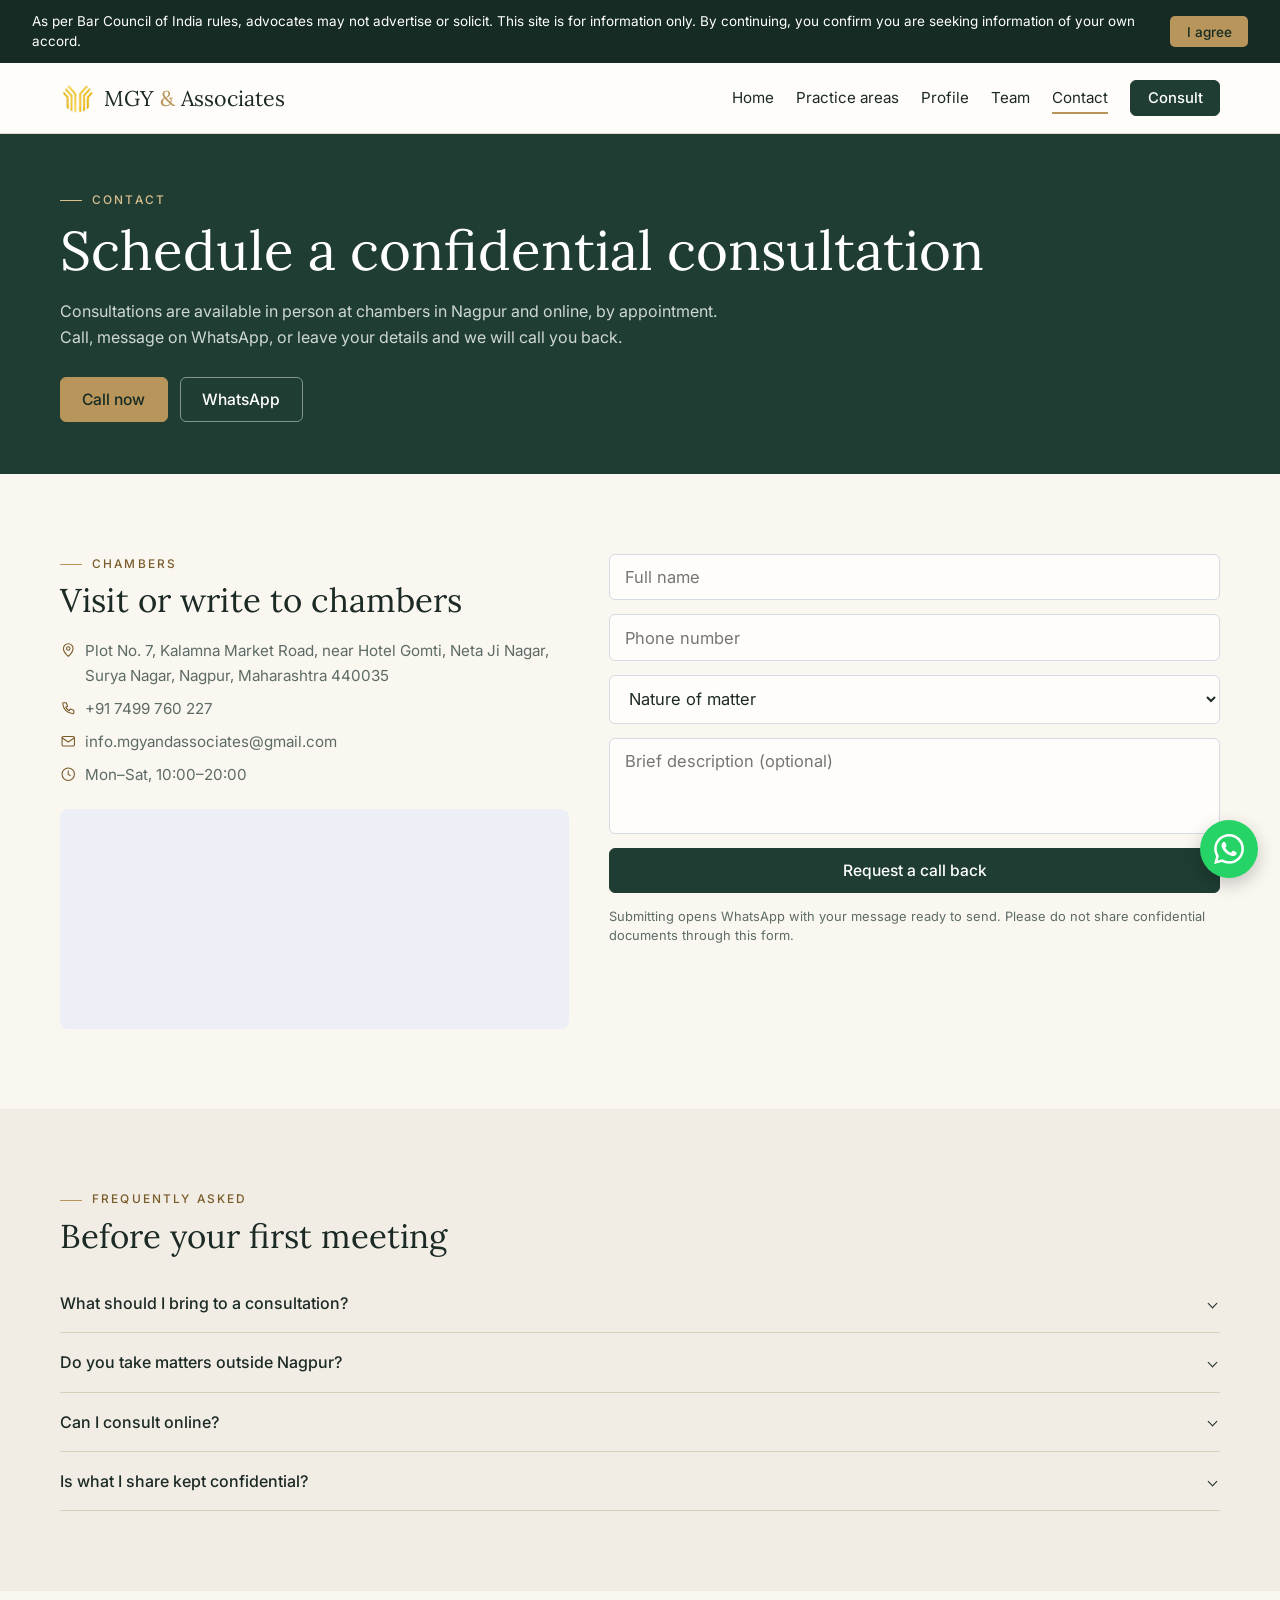
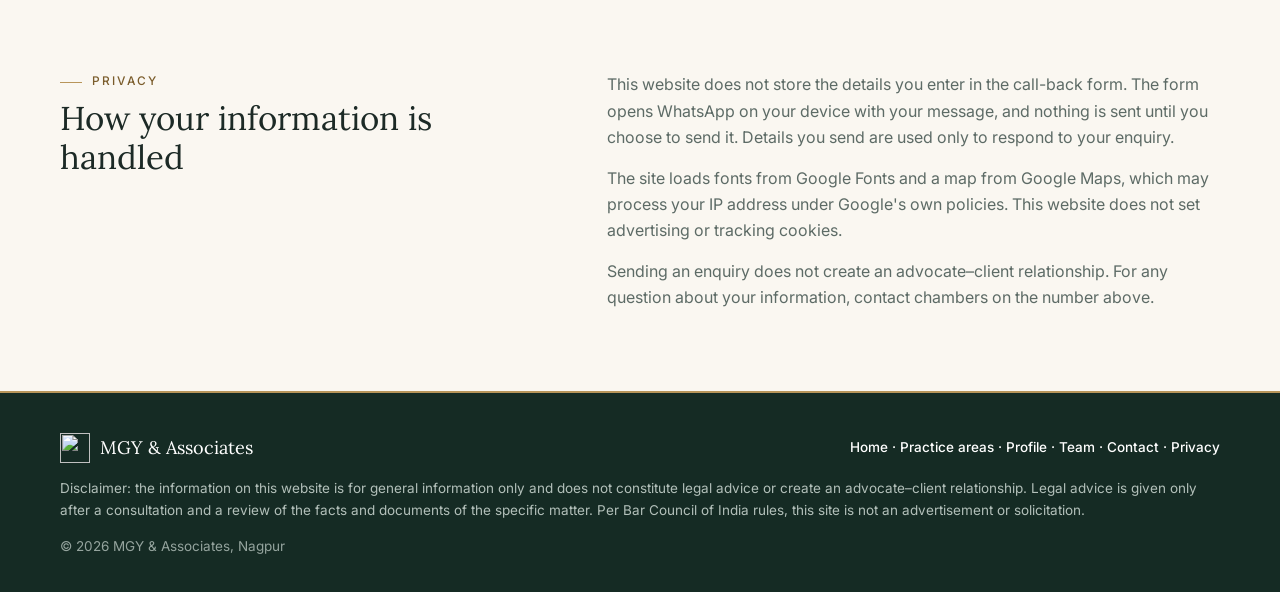
==== commit ef6f0961: "Update contact.html" ====
--- a/contact.html
+++ b/contact.html
@@ -29,7 +29,8 @@
     <nav class="nav" id="nav">
       <a href="/">Home</a>
       <a href="/practice-areas">Practice areas</a>
-      <a href="/#matters">Profile</a>
+      <a href="/#publications">Profile</a>
+      <a href="/#team">Team</a>
       <a href="/contact" class="active">Contact</a>
       <a href="#consult" class="btn btn-primary btn-sm">Consult</a>
     </nav>
@@ -133,8 +134,8 @@
 <footer class="site-footer">
   <div class="container">
     <div class="footer-top">
-      <span class="footer-brand">MGY &amp; Associates</span>
-      <nav><a href="/">Home</a> · <a href="practice-areas.html">Practice areas</a> · <a href="index.html#matters">Profile</a> · <a href="contact.html">Contact</a> · <a href="#privacy">Privacy</a></nav>
+      <span class="footer-brand"><img src="1.png" alt="" width="30" height="30">MGY &amp; Associates</span>
+      <nav><a href="/">Home</a> · <a href="practice-areas.html">Practice areas</a> · <a href="index.html#publications">Profile</a> · <a href="index.html#team">Team</a> · <a href="contact.html">Contact</a> · <a href="#privacy">Privacy</a></nav>
     </div>
     <p>Disclaimer: the information on this website is for general information only and does not constitute legal advice or create an advocate–client relationship. Legal advice is given only after a consultation and a review of the facts and documents of the specific matter. Per Bar Council of India rules, this site is not an advertisement or solicitation.</p>
     <p class="copy">© <span id="year">2026</span> MGY &amp; Associates, Nagpur</p>
--- a/styles.css
+++ b/styles.css
@@ -1,12 +1,13 @@
 :root {
-  --navy: #1f3d33;        /* deep forest green, used wherever navy was */
+  --navy: #1f3d33;       /* deep forest green, used wherever navy was */
   --navy-deep: #152b24;
   --gold: #b8955a;
   --gold-light: #d8bf8e;
+  --gold-ink: #7a5c2b;   /* darker gold for small text on light backgrounds */
   --ink: #1c2a26;
   --muted: #5d6b66;
-  --soft: #f1ede4;        /* warm sand for the tinted sections */
-  --ivory: #faf7f1;       /* page background */
+  --soft: #f1ede4;       /* warm sand for the tinted sections */
+  --ivory: #faf7f1;      /* page background */
   --line: #e2dccf;
   --serif: "Lora", Georgia, serif;
   --sans: "Inter", system-ui, -apple-system, "Segoe UI", sans-serif;
@@ -34,17 +35,16 @@
 
 .container { max-width: 1120px; margin: 0 auto; padding: 0 32px; }
 .section { padding: 68px 0; }
-.soft { background: var(--soft); }
-
+.soft { background: var(--soft); --line: #d8cfbb; } /* stronger dividers on sand */
 .eyebrow {
   font-size: .72rem;
+  font-weight: 500;
   letter-spacing: .18em;
   text-transform: uppercase;
-  color: var(--gold);
+  color: var(--gold-ink);
   margin-bottom: 8px;
 }
 .lead { margin-top: 16px; max-width: 34rem; }
-
 [data-icon] { display: inline-flex; line-height: 0; }
 
 /* Buttons */
@@ -138,7 +138,7 @@
 .card-icon { font-size: 1.5rem; color: var(--ink); margin-bottom: 12px; }
 .card h3 { margin-bottom: 4px; }
 .more { margin-top: 22px; font-size: .92rem; font-weight: 500; color: var(--navy); }
-.more a:hover { color: var(--gold); }
+.more a:hover { color: var(--gold-ink); }
 
 /* Steps */
 .steps { display: grid; grid-template-columns: repeat(4, 1fr); gap: 28px 32px; margin-top: 26px; font-size: .88rem; line-height: 1.55; }
@@ -169,11 +169,10 @@
 .contact-grid { display: grid; grid-template-columns: 1fr 1.2fr; gap: 40px; }
 .contact-list { list-style: none; padding: 0; margin: 18px 0 22px; font-size: .92rem; }
 .contact-list li { display: flex; gap: 8px; align-items: flex-start; margin-bottom: 8px; }
-.contact-list [data-icon] { color: var(--gold); font-size: 1rem; margin-top: 4px; flex: none; }
+.contact-list [data-icon] { color: var(--gold-ink); font-size: 1rem; margin-top: 4px; flex: none; }
 .contact-list a:hover { color: var(--navy); text-decoration: underline; }
 .map { background: #eceff5; border-radius: 8px; overflow: hidden; height: 220px; }
 .map iframe { width: 100%; height: 100%; border: 0; display: block; }
-
 .form { display: flex; flex-direction: column; gap: 14px; }
 .form input, .form select, .form textarea {
   width: 100%;
@@ -197,9 +196,10 @@
 /* Footer */
 .site-footer { background: var(--navy); color: #c3c9d6; padding: 40px 0 34px; font-size: .82rem; }
 .footer-top { display: flex; justify-content: space-between; align-items: center; flex-wrap: wrap; gap: 12px; margin-bottom: 14px; }
-.footer-brand { font-family: var(--serif); font-size: 1.1rem; color: #fff; }
+.footer-brand { display: inline-flex; align-items: center; gap: 10px; font-family: var(--serif); font-size: 1.1rem; color: #fff; }
+.footer-brand img { width: 30px; height: 30px; object-fit: contain; }
 .site-footer nav { color: #fff; font-weight: 500; }
-.site-footer nav a:hover { color: var(--gold); }
+.site-footer nav a:hover { color: var(--gold-light); }
 .copy { margin-top: 14px; color: #8f98ab; }
 
 /* Responsive */
@@ -228,18 +228,18 @@
   .cards { grid-template-columns: 1fr; }
   .brand { font-size: 1.15rem; }
 }
+
 @media (min-width: 900px) {
-  html { font-size: 16.5px; }                          /* was 17px */
-  .container { max-width: 1240px; padding: 0 40px; }   /* was 1320px */
-  .section { padding: 80px 0; }                        /* was 92px */
-  h1 { font-size: clamp(2.3rem, 4.4vw, 3.3rem); }      /* was up to 3.6rem */
-  .hero { padding: 72px 0 88px; }                      /* was 84px 0 100px */
-  /* leave the rest of the block as it is */
-}
-
+  html { font-size: 16.5px; }
+  .container { max-width: 1240px; padding: 0 40px; }
+  .section { padding: 80px 0; }
+  h1 { font-size: clamp(2.3rem, 4.4vw, 3.3rem); }
+  .hero { padding: 72px 0 88px; }
+}
 @media (min-width: 1440px) {
-  html { font-size: 17px; }                            /* was 18px */
-}
+  html { font-size: 17px; }
+}
+
 /* ---------- Floating WhatsApp button ---------- */
 .wa-float {
   position: fixed; right: 22px; bottom: 22px; z-index: 30;
@@ -250,10 +250,10 @@
   transition: transform .2s, box-shadow .2s;
 }
 .wa-float:hover { transform: scale(1.07); box-shadow: 0 8px 22px rgba(0, 0, 0, .28); }
-
 @media (max-width: 720px) {
   .wa-float { right: 16px; bottom: 16px; width: 52px; height: 52px; }
 }
+
 /* ================= Theme: Forest & Brass ================= */
 body { background: var(--ivory); }
 .site-header, .card, .form input, .form select, .form textarea, .btn-ghost { background: #fffdf9; }
@@ -318,8 +318,8 @@
 .notice { background: var(--navy-deep); }
 .notice button { background: var(--gold); color: var(--navy-deep); }
 .cta-band { background: var(--navy); }
-.site-footer { background: var(--navy-deep); color: #a9b7b1; border-top: 2px solid var(--gold); }
-.copy { color: #7d8c86; }
+.site-footer { background: var(--navy-deep); color: #b3c0ba; border-top: 2px solid var(--gold); }
+.copy { color: #95a49e; }
 
 /* Inner page headers get the same dark treatment as the hero */
 .page-head { background: var(--navy); color: #cfd8d3; }
@@ -335,3 +335,92 @@
   .portrait::before { transform: translate(10px, 10px); }
   .badge { left: 12px; bottom: -16px; }
 }
+
+/* ================= Profile sections (home) ================= */
+#publications, #matters, #press, #team { scroll-margin-top: 80px; }
+
+/* Credentials under About */
+.creds { display: grid; grid-template-columns: repeat(2, 1fr); gap: 16px 24px; margin-top: 24px; font-size: .88rem; }
+.creds div { border-top: 1px solid var(--line); padding-top: 12px; }
+.creds strong { display: block; font-family: var(--serif); font-weight: 400; font-size: 1.05rem; color: var(--ink); }
+
+/* Publications */
+.pub-list { list-style: none; padding: 0; margin: 26px 0 0; }
+.pub-list li { display: grid; grid-template-columns: 112px 1fr; gap: 24px; align-items: start; padding: 22px 0; border-bottom: 1px solid var(--line); font-size: .92rem; }
+.pub-list li:first-child { border-top: 1px solid var(--line); }
+.pub-thumb {
+  display: block; aspect-ratio: 4 / 5; overflow: hidden;
+  background: #fffdf9; border: 1px solid var(--line); border-radius: 4px;
+  transition: box-shadow .2s, transform .2s;
+}
+a.pub-thumb:hover { box-shadow: 0 8px 20px rgba(31,61,51,.15); transform: translateY(-2px); }
+.pub-thumb img { width: 100%; height: 100%; object-fit: cover; object-position: top; }
+.pub-thumb.empty { display: flex; align-items: center; justify-content: center; font-size: 1.8rem; color: var(--navy); background: #e7e0d0; }
+.pub-meta { display: block; font-size: .72rem; font-weight: 600; letter-spacing: .12em; text-transform: uppercase; color: var(--gold-ink); margin-bottom: 4px; }
+.pub-list h3 { font-family: var(--serif); font-weight: 400; font-size: 1.12rem; margin-bottom: 4px; }
+
+/* Reported matters */
+.cards-2 { grid-template-columns: repeat(2, 1fr); }
+.case-card { background: #fff; }
+.case-card h3 { font-family: var(--serif); font-weight: 400; font-size: 1.05rem; }
+.case-no { display: block; font-size: .78rem; font-weight: 500; letter-spacing: .03em; color: var(--gold-ink); margin: 4px 0 10px; }
+.fine { margin-top: 18px; font-size: .8rem; }
+
+/* Press: dark band so it stands apart from the light sections around it */
+.press-band { background: var(--navy); color: #cfd8d3; }
+.press-band h2 { color: #fff; }
+.press-band .eyebrow { color: var(--gold-light); }
+.press-band .eyebrow::before { background: var(--gold-light); }
+.press-grid { columns: 3 260px; column-gap: 16px; margin-top: 28px; }
+.press-item { display: block; break-inside: avoid; margin: 0 0 16px; background: #fffdf9; border-radius: 4px; overflow: hidden; transition: transform .2s, box-shadow .2s; }
+.press-item:hover { transform: translateY(-2px); box-shadow: 0 12px 30px rgba(0,0,0,.3); }
+.press-item figure { margin: 0; }
+.press-item .thumb { background: #ece6d9; }
+.press-item img { width: 100%; height: auto; }
+.press-item figcaption { padding: 12px 14px 14px; font-size: .84rem; line-height: 1.5; color: var(--muted); }
+.press-item .src { display: block; font-size: .7rem; font-weight: 600; letter-spacing: .12em; text-transform: uppercase; color: var(--gold-ink); margin-bottom: 3px; }
+
+/* Team */
+.team-photos {
+  display: grid; grid-template-columns: 1.6fr 1fr; grid-template-rows: 210px 210px;
+  gap: 12px; margin-top: 28px;
+}
+.team-photos a { display: block; overflow: hidden; border-radius: 4px; background: #e7e0d0; }
+.team-photos .tp-main { grid-row: span 2; }
+.team-photos img { width: 100%; height: 100%; object-fit: cover; transition: transform .4s; }
+.team-photos a:hover img { transform: scale(1.03); }
+.sub-head { font-family: var(--serif); font-weight: 400; font-size: 1.3rem; margin: 44px 0 0; }
+
+.quotes { display: grid; grid-template-columns: repeat(3, 1fr); gap: 16px; margin-top: 20px; }
+.quote-card {
+  margin: 0; display: flex; flex-direction: column; gap: 18px;
+  background: #fff; border: 1px solid var(--line); border-top: 3px solid var(--gold); border-radius: 4px;
+  padding: 22px 20px 20px;
+}
+.quote-card blockquote { margin: 0; font-size: .9rem; line-height: 1.6; color: var(--ink); }
+.quote-card blockquote::before { content: "\201C"; display: block; font-family: var(--serif); font-size: 2.4rem; line-height: .8; color: var(--gold); margin-bottom: 4px; }
+.quote-card figcaption { margin-top: auto; display: flex; align-items: center; gap: 10px; font-weight: 600; font-size: .9rem; color: var(--ink); }
+.avatar {
+  flex: none; width: 38px; height: 38px; border-radius: 50%;
+  display: flex; align-items: center; justify-content: center;
+  background: var(--navy); color: var(--gold-light); font-size: .78rem; font-weight: 600; letter-spacing: .04em;
+}
+
+/* Lightbox */
+.lightbox { border: 0; padding: 0; background: transparent; max-width: min(94vw, 1000px); max-height: 94vh; overflow: visible; }
+.lightbox::backdrop { background: rgba(21,43,36,.9); }
+.lightbox img { max-height: 88vh; width: auto; margin: 0 auto; border-radius: 4px; }
+.lightbox button { position: absolute; top: -44px; right: 0; background: none; border: 0; color: #fff; font-size: 2rem; line-height: 1; cursor: pointer; }
+
+@media (max-width: 900px) {
+  .quotes { grid-template-columns: repeat(2, 1fr); }
+}
+@media (max-width: 720px) {
+  .pub-list li { grid-template-columns: 84px 1fr; gap: 16px; }
+  .cards-2, .creds { grid-template-columns: 1fr; }
+  .team-photos { grid-template-columns: 1fr 1fr; grid-template-rows: 220px 160px; }
+  .team-photos .tp-main { grid-row: auto; grid-column: span 2; }
+}
+@media (max-width: 540px) {
+  .quotes { grid-template-columns: 1fr; }
+}
